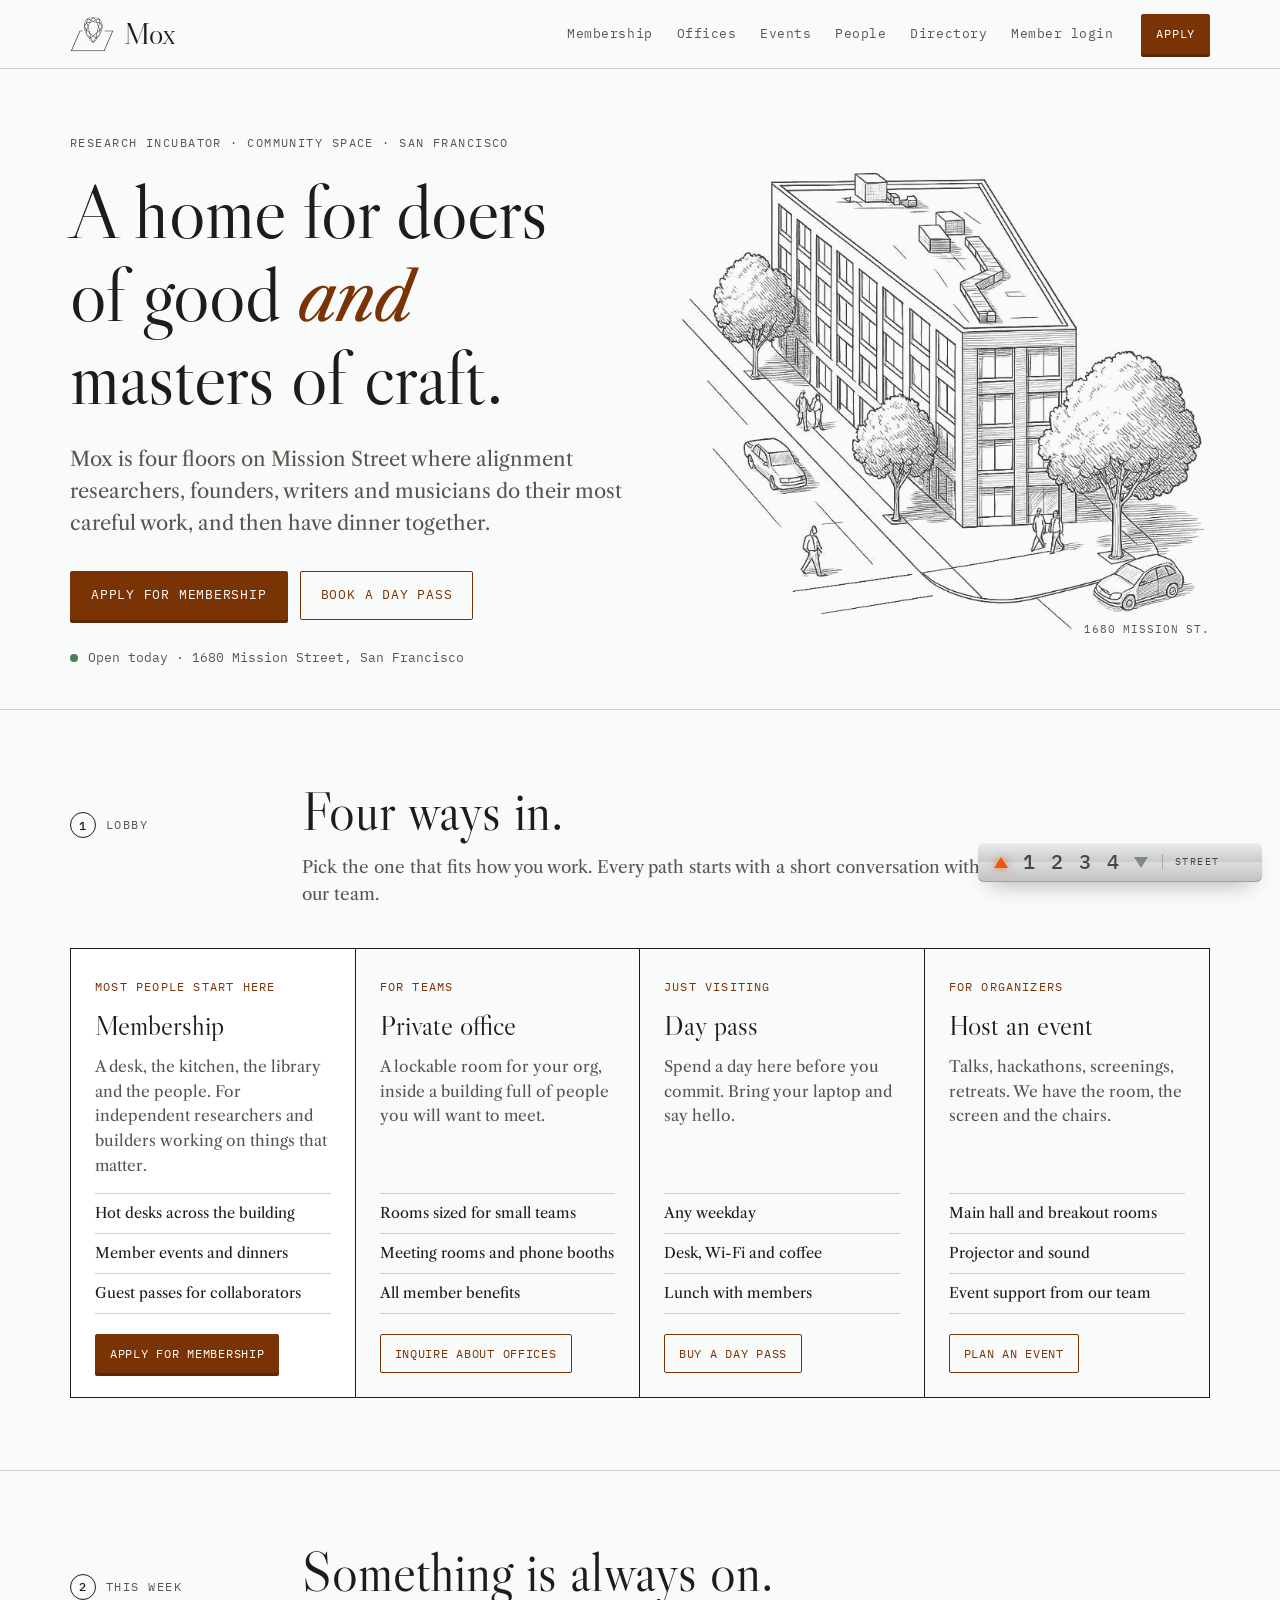
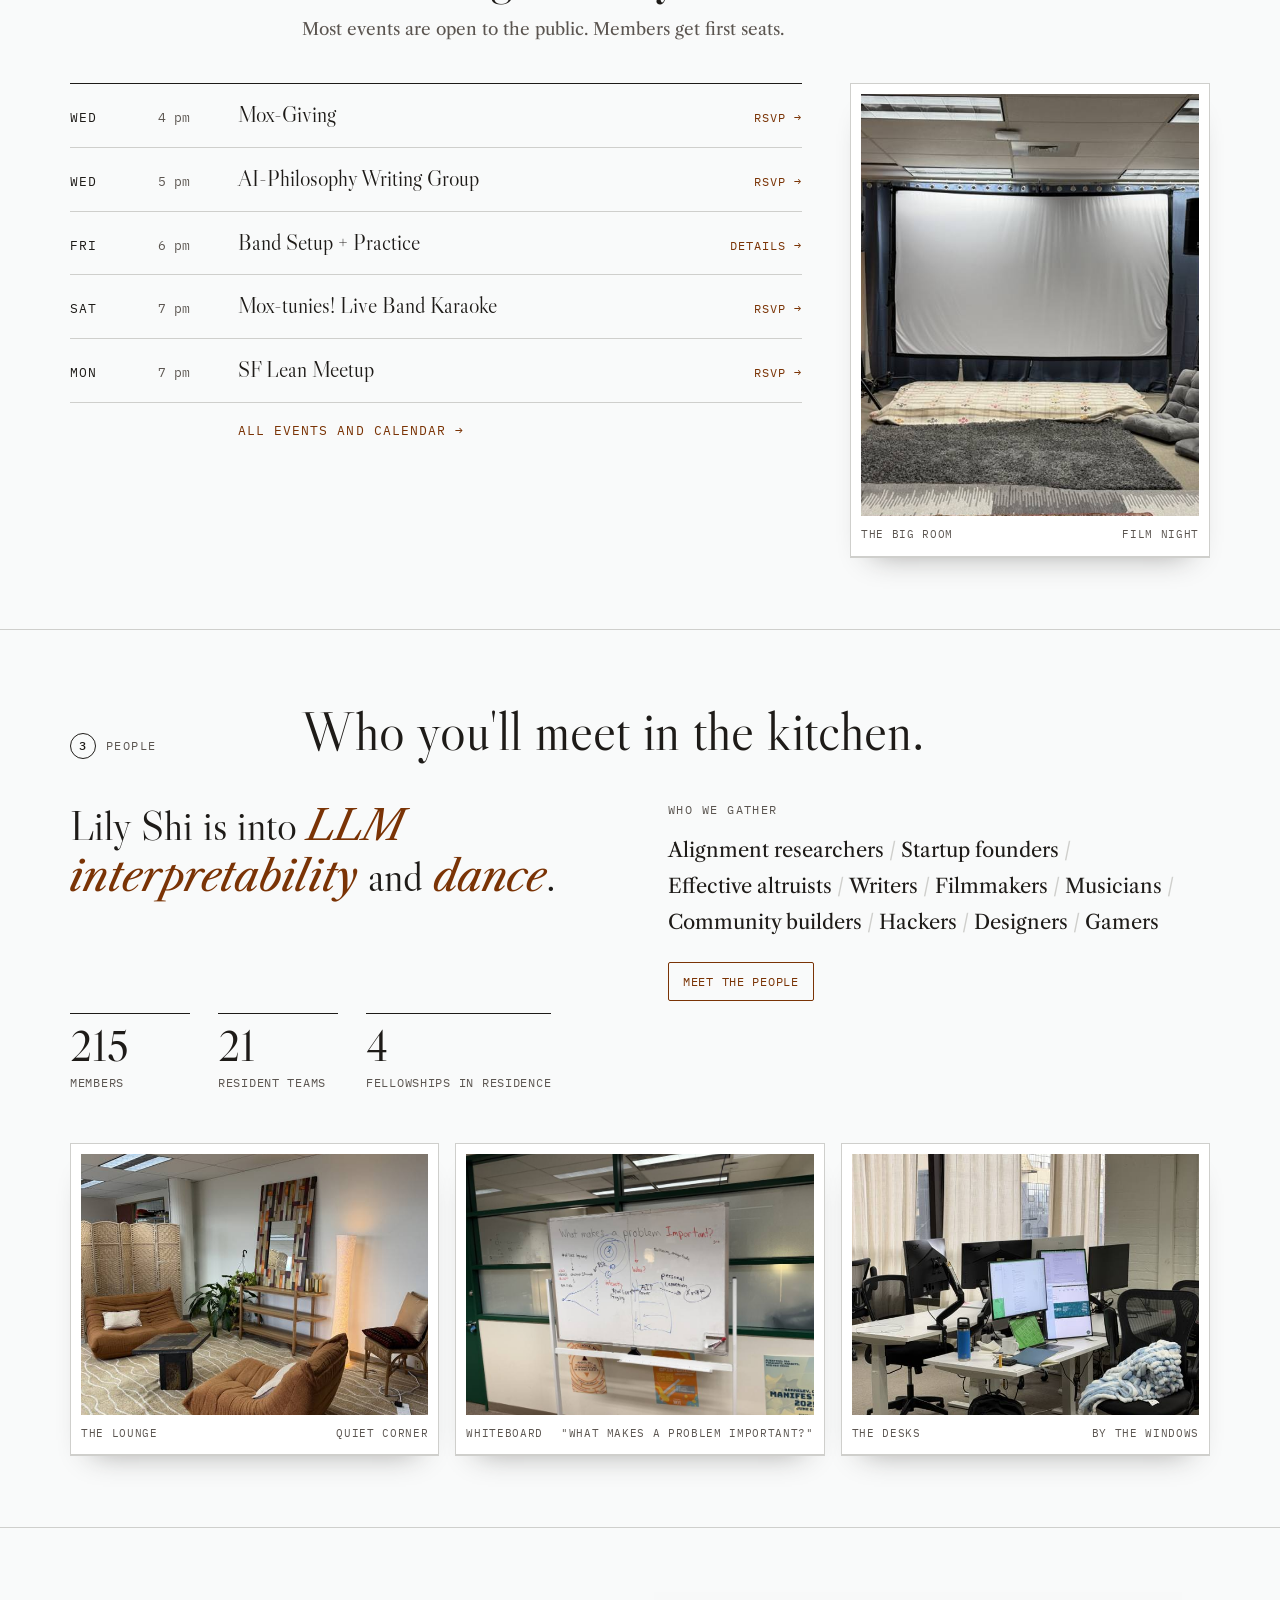
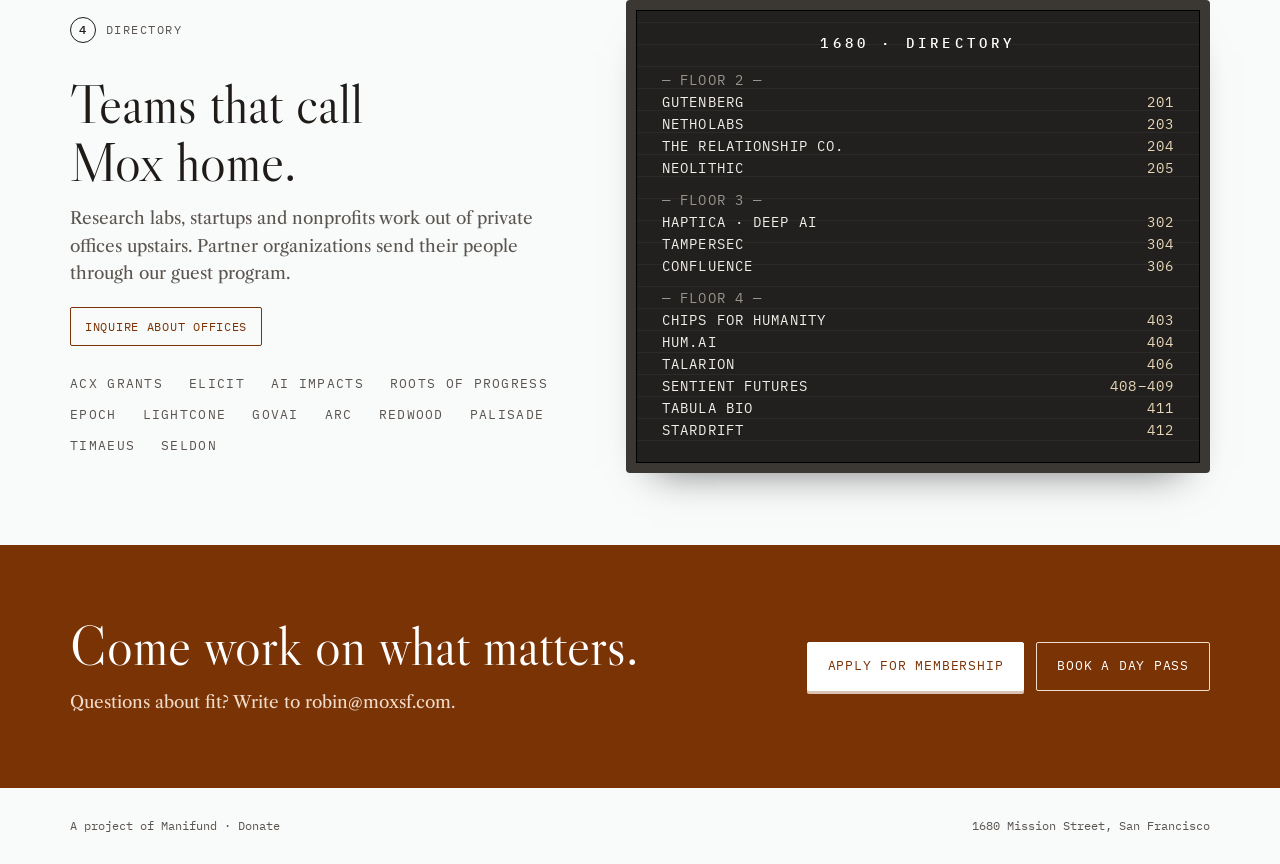
==== prototypes/a.html @ 1900bcf3 "Add three homepage direction prototypes for the redesign Co-Authored-By: Claude Opus 5.5 <noreply@an" ====
<!doctype html>
<html lang="en">
<head>
<meta charset="utf-8">
<meta name="viewport" content="width=device-width, initial-scale=1, viewport-fit=cover">
<title>Mox · Direction A · The Building</title>
<link rel="preconnect" href="https://fonts.googleapis.com">
<link rel="preconnect" href="https://fonts.gstatic.com" crossorigin>
<link rel="stylesheet" href="https://fonts.googleapis.com/css2?family=Libre+Caslon+Display&family=Libre+Caslon+Text:ital,wght@0,400;0,700;1,400&family=IBM+Plex+Mono:wght@400;500&display=swap">
<style>
/* Layout: an architectural broadsheet. The building drawing anchors the hero; the elevator's floor indicator is the page's navigation. */
:root{
  --paper:#F9FAFA; --concrete:#E0E1E2; --ink:#1E1B18; --ink-2:#5B5550;
  --rust:#7A3305; --rust-2:#5E2703; --signal:#EB5809; --green:#4C7D52;
  --rule:#CFCFCC;
  --display:"Libre Caslon Display","Libre Caslon Text",Georgia,serif;
  --text:"Libre Caslon Text",Georgia,"Times New Roman",serif;
  --mono:"IBM Plex Mono",ui-monospace,Menlo,monospace;
  color-scheme:light;
}
*{box-sizing:border-box}
html{scroll-behavior:smooth}
body{margin:0;background:var(--paper);color:var(--ink);font-family:var(--text);font-size:17px;line-height:1.6;-webkit-font-smoothing:antialiased}
a{color:inherit}
img{max-width:100%;display:block}
.wrap{max-width:1180px;margin:0 auto;padding-left:max(20px,env(safe-area-inset-left,0px));padding-right:max(20px,env(safe-area-inset-right,0px))}
.eyebrow{font-family:var(--mono);font-size:12px;letter-spacing:.12em;text-transform:uppercase;color:var(--ink-2)}
h1,h2,h3{font-family:var(--display);font-weight:400;text-wrap:balance;margin:0;line-height:1.08}
h2{font-size:clamp(34px,4.4vw,54px)}
:focus-visible{outline:2px solid var(--signal);outline-offset:3px}

/* Header */
header{border-bottom:1px solid var(--rule);background:var(--paper);position:sticky;top:0;z-index:20}
.bar{display:flex;align-items:center;gap:28px;height:68px}
.logo{display:flex;align-items:center;gap:10px;text-decoration:none}
.mark{width:44px;height:36px;background:var(--ink);-webkit-mask:url(img/mark.svg) no-repeat center/contain;mask:url(img/mark.svg) no-repeat center/contain}
.word{font-family:var(--display);font-size:30px;line-height:1}
nav.main{display:flex;gap:24px;margin-left:auto;font-family:var(--mono);font-size:13px;letter-spacing:.04em}
nav.main a{text-decoration:none;color:var(--ink-2)}
nav.main a:hover{color:var(--ink)}
.btn{display:inline-flex;align-items:center;justify-content:center;gap:8px;font-family:var(--mono);font-size:13px;letter-spacing:.06em;text-transform:uppercase;text-decoration:none;padding:13px 20px;border:1px solid var(--rust);border-radius:2px;transition:transform .12s ease, box-shadow .12s ease, background .2s}
.btn.solid{background:var(--rust);color:#fff;box-shadow:0 3px 0 var(--rust-2)}
.btn.solid:hover{background:#8A3B07}
.btn.solid:active{transform:translateY(3px);box-shadow:0 0 0 var(--rust-2)}
.btn.line{color:var(--rust);background:transparent}
.btn.line:hover{background:#F1E9E3}
.btn.sm{padding:9px 14px;font-size:12px}
@media (max-width:860px){nav.main{display:none}.bar .btn{margin-left:auto}}

/* Hero */
.hero{padding-block:64px 40px;display:grid;grid-template-columns:1.05fr 1fr;gap:48px;align-items:center}
.hero h1{font-size:clamp(42px,6vw,80px);letter-spacing:-.01em}
.hero h1 em{font-family:var(--text);font-style:italic;font-size:.86em;color:var(--rust)}
.hero p.lede{font-size:20px;color:var(--ink-2);max-width:34em;margin:24px 0 32px}
.hero .ctas{display:flex;flex-wrap:wrap;gap:12px}
.addr{margin-top:28px;display:flex;gap:10px;align-items:center;font-family:var(--mono);font-size:13px;color:var(--ink-2)}
.addr .dot{width:8px;height:8px;border-radius:50%;background:var(--green);box-shadow:0 0 0 0 rgba(76,125,82,.5);animation:pulse 3.2s ease-out infinite}
@keyframes pulse{0%{box-shadow:0 0 0 0 rgba(76,125,82,.45)}70%{box-shadow:0 0 0 10px rgba(76,125,82,0)}100%{box-shadow:0 0 0 0 rgba(76,125,82,0)}}
.drawing{position:relative;aspect-ratio:690/600;max-width:100%}
.drawing .lines{position:absolute;inset:0;background:var(--ink);-webkit-mask:url(img/sketch.png) no-repeat center/contain;mask:url(img/sketch.png) no-repeat center/contain;opacity:.88}
.win{position:absolute;background:#F6B26B;mix-blend-mode:multiply;opacity:0;border-radius:1px;animation:glow 14s ease-in-out infinite}
@keyframes glow{0%,18%{opacity:0}30%,70%{opacity:.75}82%,100%{opacity:0}}
.drawing figcaption{position:absolute;right:0;bottom:-6px;font-family:var(--mono);font-size:11px;color:var(--ink-2);letter-spacing:.08em}
@media (max-width:860px){.hero{grid-template-columns:1fr;padding-block:36px 24px}.drawing{max-width:520px}}

/* Ways in */
section{padding-block:72px;border-top:1px solid var(--rule)}
.sec-head{display:grid;grid-template-columns:200px 1fr;gap:32px;margin-bottom:40px;align-items:baseline}
.sec-head .floor{font-family:var(--mono);font-size:12px;letter-spacing:.12em;color:var(--ink-2);text-transform:uppercase}
.sec-head .floor b{display:inline-grid;place-items:center;width:26px;height:26px;border:1px solid var(--ink);border-radius:50%;margin-right:10px;font-weight:500;color:var(--ink)}
.sec-head p{color:var(--ink-2);margin:14px 0 0;max-width:40em}
@media (max-width:760px){.sec-head{grid-template-columns:1fr;gap:10px}}
.ways{display:grid;grid-template-columns:repeat(4,1fr);border:1px solid var(--ink)}
.way{padding:28px 24px 24px;display:flex;flex-direction:column;gap:14px;border-right:1px solid var(--ink);min-width:0;background:var(--paper);transition:background .2s}
.way:last-child{border-right:0}
.way:hover{background:#fff}
.way .k{font-family:var(--mono);font-size:12px;letter-spacing:.1em;text-transform:uppercase;color:var(--rust)}
.way h3{font-size:28px}
.way p{margin:0;color:var(--ink-2);font-size:15.5px;flex:1}
.way ul{margin:0;padding:0;list-style:none;font-size:14.5px;border-top:1px solid var(--rule)}
.way li{padding:8px 0;border-bottom:1px solid var(--rule)}
.way .btn{align-self:flex-start;margin-top:6px}
.way.primary{background:#fff}
@media (max-width:980px){.ways{grid-template-columns:1fr 1fr}.way:nth-child(2){border-right:0}.way:nth-child(-n+2){border-bottom:1px solid var(--ink)}}
@media (max-width:560px){.ways{grid-template-columns:1fr}.way{border-right:0;border-bottom:1px solid var(--ink)}.way:last-child{border-bottom:0}}

/* Events */
.events{display:grid;grid-template-columns:1fr 360px;gap:48px;align-items:start}
.ev{list-style:none;margin:0;padding:0;border-top:1px solid var(--ink)}
.ev li{display:grid;grid-template-columns:72px 64px 1fr auto;gap:16px;align-items:baseline;padding:18px 0;border-bottom:1px solid var(--rule)}
.ev .d{font-family:var(--mono);font-size:13px;letter-spacing:.08em;text-transform:uppercase}
.ev .t{font-family:var(--mono);font-size:13px;color:var(--ink-2)}
.ev .n{font-size:22px;font-family:var(--display);line-height:1.2}
.ev a.r{font-family:var(--mono);font-size:12px;text-transform:uppercase;letter-spacing:.08em;color:var(--rust);text-decoration:none;white-space:nowrap}
.ev a.r:hover{text-decoration:underline}
.photo{margin:0;background:#fff;padding:10px 10px 12px;border:1px solid var(--rule);box-shadow:0 1px 0 var(--rule),0 18px 30px -22px rgba(30,27,24,.45)}
.photo .ph{overflow:hidden;aspect-ratio:4/5}
.photo img{width:100%;height:100%;object-fit:cover;transform:scale(1.04);animation:drift 26s ease-in-out infinite alternate}
@keyframes drift{from{transform:scale(1.04) translate(0,0)}to{transform:scale(1.09) translate(-1.5%,-1%)}}
.photo figcaption{font-family:var(--mono);font-size:11px;color:var(--ink-2);margin-top:10px;display:flex;justify-content:space-between;letter-spacing:.06em}
@media (max-width:900px){.events{grid-template-columns:1fr}.ev li{grid-template-columns:56px 52px 1fr}.ev a.r{grid-column:3}}

/* People */
.people{display:grid;grid-template-columns:1fr 1fr;gap:56px;align-items:start}
.quote{font-family:var(--display);font-size:clamp(28px,3.4vw,42px);line-height:1.2;min-height:4.4em;margin:0}
.quote .who{color:var(--ink)}
.quote .what{font-family:var(--text);font-style:italic;color:var(--rust)}
.quote span{transition:opacity .6s ease}
.quote.fade span{opacity:0}
.count{display:flex;gap:28px;margin-top:28px;flex-wrap:wrap}
.count div{border-top:1px solid var(--ink);padding-top:10px;min-width:120px}
.count b{display:block;font-family:var(--display);font-weight:400;font-size:44px;line-height:1;font-variant-numeric:tabular-nums}
.count span{font-family:var(--mono);font-size:12px;color:var(--ink-2);letter-spacing:.06em}
.gather{font-size:20px;line-height:1.8;margin:0}
.gather span{white-space:nowrap}
.gather span:not(:last-child)::after{content:" / ";color:var(--rule)}
.strip{display:grid;grid-template-columns:repeat(3,1fr);gap:16px;margin-top:48px}
.strip .photo .ph{aspect-ratio:4/3}
@media (max-width:860px){.people{grid-template-columns:1fr;gap:32px}.strip{grid-template-columns:1fr 1fr}.strip figure:last-child{display:none}}

/* Directory board */
.board-wrap{display:grid;grid-template-columns:1fr 1.15fr;gap:48px;align-items:center}
.board{background:#22201E;border:10px solid #3B3733;border-radius:4px;padding:22px 26px;color:#F2EFEA;font-family:var(--mono);font-size:14px;letter-spacing:.08em;text-transform:uppercase;
  background-image:repeating-linear-gradient(0deg,rgba(255,255,255,.045) 0 1px,transparent 1px 22px);box-shadow:inset 0 0 0 1px #000,0 24px 40px -28px rgba(0,0,0,.6)}
.board h4{margin:0 0 14px;font-weight:500;text-align:center;letter-spacing:.3em;color:#fff}
.board .row{display:flex;justify-content:space-between;gap:16px;line-height:22px}
.board .row span:last-child{color:#E7D7B8;font-variant-numeric:tabular-nums}
.board .fl{color:#9A948C;margin-top:10px}
.partners{display:flex;flex-wrap:wrap;gap:10px 26px;margin-top:28px;font-family:var(--mono);font-size:13px;letter-spacing:.1em;text-transform:uppercase;color:var(--ink-2)}
@media (max-width:860px){.board-wrap{grid-template-columns:1fr}.board{font-size:12px;padding:18px}}

/* CTA band */
.close{background:var(--rust);color:#fff;border-top:0}
.close .inner{display:grid;grid-template-columns:1.2fr 1fr;gap:40px;align-items:center}
.close h2{color:#fff}
.close p{color:#F1DCCB;margin:14px 0 0}
.close .btn.solid{background:#fff;color:var(--rust);border-color:#fff;box-shadow:0 3px 0 #D9C3B3}
.close .btn.line{color:#fff;border-color:#F1DCCB}
.close .btn.line:hover{background:rgba(255,255,255,.08)}
.close .ctas{display:flex;flex-wrap:wrap;gap:12px;justify-content:flex-end}
@media (max-width:760px){.close .inner{grid-template-columns:1fr}.close .ctas{justify-content:flex-start}}
footer{padding-block:28px;font-family:var(--mono);font-size:12px;color:var(--ink-2);display:flex;justify-content:space-between;flex-wrap:wrap;gap:12px}

/* Elevator indicator nav */
.elevator{position:fixed;right:max(18px,env(safe-area-inset-right,0px));bottom:calc(18px + env(safe-area-inset-bottom,0px));z-index:30;display:flex;align-items:center;gap:14px;padding:10px 16px;border-radius:6px;
  background:linear-gradient(180deg,#EDEEEF 0%,#C9CBCD 48%,#DADCDD 52%,#BFC1C3 100%);box-shadow:inset 0 1px 0 #fff,inset 0 -1px 0 #9FA2A5,0 10px 24px -12px rgba(0,0,0,.45);font-family:var(--mono)}
.elevator a{font-size:20px;line-height:1;text-decoration:none;color:#45484B;font-weight:500;transition:color .35s,text-shadow .35s;min-width:14px;text-align:center}
.elevator a.on{color:var(--signal);text-shadow:0 0 8px rgba(235,88,9,.75),0 0 2px rgba(235,88,9,.9)}
.elevator .arr{width:0;height:0;border-left:7px solid transparent;border-right:7px solid transparent;opacity:.55}
.elevator .up{border-bottom:11px solid #45484B}
.elevator .dn{border-top:11px solid #45484B}
.elevator .arr.on.up{border-bottom-color:var(--signal);opacity:1;filter:drop-shadow(0 0 4px rgba(235,88,9,.8))}
.elevator .arr.on.dn{border-top-color:var(--signal);opacity:1;filter:drop-shadow(0 0 4px rgba(235,88,9,.8))}
.elevator .lbl{font-size:10px;letter-spacing:.14em;color:#45484B;text-transform:uppercase;border-left:1px solid #A9ACAF;padding-left:12px;min-width:84px}
@media (max-width:560px){.elevator .lbl{display:none}}

@media (prefers-reduced-motion:reduce){*{animation:none!important;transition:none!important}html{scroll-behavior:auto}.win{opacity:.6}}
</style>
</head>
<body>

<header>
  <div class="wrap bar">
    <a class="logo" href="#lobby" aria-label="Mox home"><span class="mark" aria-hidden="true"></span><span class="word">Mox</span></a>
    <nav class="main" aria-label="Main">
      <a href="#lobby">Membership</a><a href="#lobby">Offices</a><a href="#events">Events</a><a href="#people">People</a><a href="#directory">Directory</a><a href="#">Member login</a>
    </nav>
    <a class="btn solid sm" href="#lobby">Apply</a>
  </div>
</header>

<main>
  <div class="wrap hero" id="top">
    <div>
      <div class="eyebrow">Research incubator · Community space · San Francisco</div>
      <h1 style="margin-top:18px">A home for doers of good <em>and</em> masters of craft.</h1>
      <p class="lede">Mox is four floors on Mission Street where alignment researchers, founders, writers and musicians do their most careful work, and then have dinner together.</p>
      <div class="ctas">
        <a class="btn solid" href="#lobby">Apply for membership</a>
        <a class="btn line" href="#lobby">Book a day pass</a>
      </div>
      <div class="addr"><span class="dot" aria-hidden="true"></span>Open today · 1680 Mission Street, San Francisco</div>
    </div>
    <figure class="drawing" style="margin:0" aria-label="Line drawing of the Mox building">
      <div class="lines"></div>
      <span class="win" style="left:57.2%;top:38.6%;width:5.9%;height:6%;animation-delay:0s"></span>
      <span class="win" style="left:66%;top:48.2%;width:5.9%;height:6%;animation-delay:-5s"></span>
      <span class="win" style="left:57.2%;top:58.2%;width:5.9%;height:6%;animation-delay:-9s"></span>
      <span class="win" style="left:66%;top:38.6%;width:5.9%;height:6%;animation-delay:-11.5s"></span>
      <figcaption>1680 MISSION ST.</figcaption>
    </figure>
  </div>

  <section id="lobby" data-floor="1" data-name="Lobby">
    <div class="wrap">
      <div class="sec-head">
        <div class="floor"><b>1</b>Lobby</div>
        <div><h2>Four ways in.</h2><p>Pick the one that fits how you work. Every path starts with a short conversation with our team.</p></div>
      </div>
      <div class="ways">
        <article class="way primary">
          <span class="k">Most people start here</span>
          <h3>Membership</h3>
          <p>A desk, the kitchen, the library and the people. For independent researchers and builders working on things that matter.</p>
          <ul><li>Hot desks across the building</li><li>Member events and dinners</li><li>Guest passes for collaborators</li></ul>
          <a class="btn solid sm" href="#">Apply for membership</a>
        </article>
        <article class="way">
          <span class="k">For teams</span>
          <h3>Private office</h3>
          <p>A lockable room for your org, inside a building full of people you will want to meet.</p>
          <ul><li>Rooms sized for small teams</li><li>Meeting rooms and phone booths</li><li>All member benefits</li></ul>
          <a class="btn line sm" href="#">Inquire about offices</a>
        </article>
        <article class="way">
          <span class="k">Just visiting</span>
          <h3>Day pass</h3>
          <p>Spend a day here before you commit. Bring your laptop and say hello.</p>
          <ul><li>Any weekday</li><li>Desk, Wi-Fi and coffee</li><li>Lunch with members</li></ul>
          <a class="btn line sm" href="#">Buy a day pass</a>
        </article>
        <article class="way">
          <span class="k">For organizers</span>
          <h3>Host an event</h3>
          <p>Talks, hackathons, screenings, retreats. We have the room, the screen and the chairs.</p>
          <ul><li>Main hall and breakout rooms</li><li>Projector and sound</li><li>Event support from our team</li></ul>
          <a class="btn line sm" href="#">Plan an event</a>
        </article>
      </div>
    </div>
  </section>

  <section id="events" data-floor="2" data-name="Events">
    <div class="wrap">
      <div class="sec-head">
        <div class="floor"><b>2</b>This week</div>
        <div><h2>Something is always on.</h2><p>Most events are open to the public. Members get first seats.</p></div>
      </div>
      <div class="events">
        <ul class="ev">
          <li><span class="d">Wed</span><span class="t">4 pm</span><span class="n">Mox-Giving</span><a class="r" href="#">RSVP →</a></li>
          <li><span class="d">Wed</span><span class="t">5 pm</span><span class="n">AI-Philosophy Writing Group</span><a class="r" href="#">RSVP →</a></li>
          <li><span class="d">Fri</span><span class="t">6 pm</span><span class="n">Band Setup + Practice</span><a class="r" href="#">Details →</a></li>
          <li><span class="d">Sat</span><span class="t">7 pm</span><span class="n">Mox-tunies! Live Band Karaoke</span><a class="r" href="#">RSVP →</a></li>
          <li><span class="d">Mon</span><span class="t">7 pm</span><span class="n">SF Lean Meetup</span><a class="r" href="#">RSVP →</a></li>
          <li style="border-bottom:0"><span></span><span></span><a class="r" href="#" style="font-size:13px">All events and calendar →</a></li>
        </ul>
        <figure class="photo"><div class="ph"><img src="img/screen.jpg" alt="The event room set up for a screening, with a large screen, speakers and floor cushions"></div><figcaption><span>THE BIG ROOM</span><span>FILM NIGHT</span></figcaption></figure>
      </div>
    </div>
  </section>

  <section id="people" data-floor="3" data-name="People">
    <div class="wrap">
      <div class="sec-head">
        <div class="floor"><b>3</b>People</div>
        <div><h2>Who you'll meet in the kitchen.</h2></div>
      </div>
      <div class="people">
        <div>
          <p class="quote" id="quote" aria-live="polite"><span class="who">Lily Shi</span> <span>is into</span> <span class="what">LLM interpretability</span> <span>and</span> <span class="what">dance</span>.</p>
          <div class="count">
            <div><b>215</b><span>MEMBERS</span></div>
            <div><b>21</b><span>RESIDENT TEAMS</span></div>
            <div><b>4</b><span>FELLOWSHIPS IN RESIDENCE</span></div>
          </div>
        </div>
        <div>
          <div class="eyebrow" style="margin-bottom:12px">Who we gather</div>
          <p class="gather"><span>Alignment researchers</span> <span>Startup founders</span> <span>Effective altruists</span> <span>Writers</span> <span>Filmmakers</span> <span>Musicians</span> <span>Community builders</span> <span>Hackers</span> <span>Designers</span> <span>Gamers</span></p>
          <a class="btn line sm" href="#" style="margin-top:22px">Meet the people</a>
        </div>
      </div>
      <div class="strip">
        <figure class="photo" style="margin:0"><div class="ph"><img src="img/lounge.jpg" alt="Lounge with low orange sofas, a lamp and plants"></div><figcaption><span>THE LOUNGE</span><span>QUIET CORNER</span></figcaption></figure>
        <figure class="photo" style="margin:0"><div class="ph"><img src="img/whiteboard.jpg" alt="Whiteboard asking what makes a problem important" style="animation-delay:-8s"></div><figcaption><span>WHITEBOARD</span><span>"WHAT MAKES A PROBLEM IMPORTANT?"</span></figcaption></figure>
        <figure class="photo" style="margin:0"><div class="ph"><img src="img/desks.jpg" alt="Standing desks with monitors by tall curtained windows" style="animation-delay:-15s"></div><figcaption><span>THE DESKS</span><span>BY THE WINDOWS</span></figcaption></figure>
      </div>
    </div>
  </section>

  <section id="directory" data-floor="4" data-name="Directory">
    <div class="wrap board-wrap">
      <div>
        <div class="sec-head" style="grid-template-columns:1fr;margin-bottom:20px">
          <div class="floor"><b>4</b>Directory</div>
          <div><h2>Teams that call Mox home.</h2><p>Research labs, startups and nonprofits work out of private offices upstairs. Partner organizations send their people through our guest program.</p></div>
        </div>
        <a class="btn line sm" href="#">Inquire about offices</a>
        <div class="partners" aria-label="Partner organizations"><span>ACX Grants</span><span>Elicit</span><span>AI Impacts</span><span>Roots of Progress</span><span>Epoch</span><span>Lightcone</span><span>GovAI</span><span>ARC</span><span>Redwood</span><span>Palisade</span><span>Timaeus</span><span>Seldon</span></div>
      </div>
      <div class="board" role="table" aria-label="Building directory">
        <h4>1680 · DIRECTORY</h4>
        <div class="row fl"><span>— Floor 2 —</span><span></span></div>
        <div class="row"><span>Gutenberg</span><span>201</span></div>
        <div class="row"><span>Netholabs</span><span>203</span></div>
        <div class="row"><span>The Relationship Co.</span><span>204</span></div>
        <div class="row"><span>Neolithic</span><span>205</span></div>
        <div class="row fl"><span>— Floor 3 —</span><span></span></div>
        <div class="row"><span>Haptica · Deep AI</span><span>302</span></div>
        <div class="row"><span>Tampersec</span><span>304</span></div>
        <div class="row"><span>Confluence</span><span>306</span></div>
        <div class="row fl"><span>— Floor 4 —</span><span></span></div>
        <div class="row"><span>Chips for Humanity</span><span>403</span></div>
        <div class="row"><span>hum.ai</span><span>404</span></div>
        <div class="row"><span>Talarion</span><span>406</span></div>
        <div class="row"><span>Sentient Futures</span><span>408–409</span></div>
        <div class="row"><span>Tabula Bio</span><span>411</span></div>
        <div class="row"><span>Stardrift</span><span>412</span></div>
      </div>
    </div>
  </section>

  <section class="close">
    <div class="wrap inner">
      <div><h2>Come work on what matters.</h2><p>Questions about fit? Write to robin@moxsf.com.</p></div>
      <div class="ctas"><a class="btn solid" href="#">Apply for membership</a><a class="btn line" href="#">Book a day pass</a></div>
    </div>
  </section>
</main>
<footer class="wrap"><span>A project of Manifund · Donate</span><span>1680 Mission Street, San Francisco</span></footer>

<nav class="elevator" aria-label="Floors">
  <span class="arr up" id="up"></span>
  <a href="#lobby" data-f="1">1</a><a href="#events" data-f="2">2</a><a href="#people" data-f="3">3</a><a href="#directory" data-f="4">4</a>
  <span class="arr dn" id="dn"></span>
  <span class="lbl" id="flbl">Street</span>
</nav>

<script>
(function(){
  // Elevator: light the floor whose section is in view; arrow shows travel direction.
  var links=[].slice.call(document.querySelectorAll('.elevator a')), lbl=document.getElementById('flbl'),
      up=document.getElementById('up'), dn=document.getElementById('dn'), cur=0, lastY=window.scrollY, t;
  var secs=[].slice.call(document.querySelectorAll('section[data-floor]'));
  function update(){
    var y=window.scrollY, mid=y+innerHeight*0.45, f=0, name='Street';
    secs.forEach(function(s){ if(s.offsetTop<=mid){ f=+s.dataset.floor; name=s.dataset.name; } });
    if(f!==cur){ cur=f; links.forEach(function(a){a.classList.toggle('on',+a.dataset.f===f)}); lbl.textContent=name; }
    var goingUp=y<lastY; up.classList.toggle('on',goingUp); dn.classList.toggle('on',!goingUp&&y!==lastY);
    clearTimeout(t); t=setTimeout(function(){up.classList.remove('on');dn.classList.remove('on')},700); lastY=y;
  }
  addEventListener('scroll',update,{passive:true}); update();

  // People: a gentle rotation through real member interests.
  var people=[["Lily Shi","LLM interpretability","dance"],["Leona Mollica","decision theory foundations","calligraphy"],["Timothy Zhou","LLM jailbreak interpretability","composing chamber music"],["Kris Gulati","the economics of AI","origami"],["Jez Ng","building the fastest Mach-O linker","growing mushrooms"],["Ran Sun","US/China AI safety coordination","rock climbing"],["William Jarrold","mechanistic interpretability","jazz piano"],["Avi Sundaresan","world-state compression","espresso"]];
  var q=document.getElementById('quote'), i=0;
  if(!matchMedia('(prefers-reduced-motion: reduce)').matches) setInterval(function(){
    q.classList.add('fade');
    setTimeout(function(){ i=(i+1)%people.length; var p=people[i]; var s=q.querySelectorAll('span'); s[0].textContent=p[0]; s[2].textContent=p[1]; s[4].textContent=p[2]; q.classList.remove('fade'); },650);
  },4800);
})();
</script>
</body>
</html>
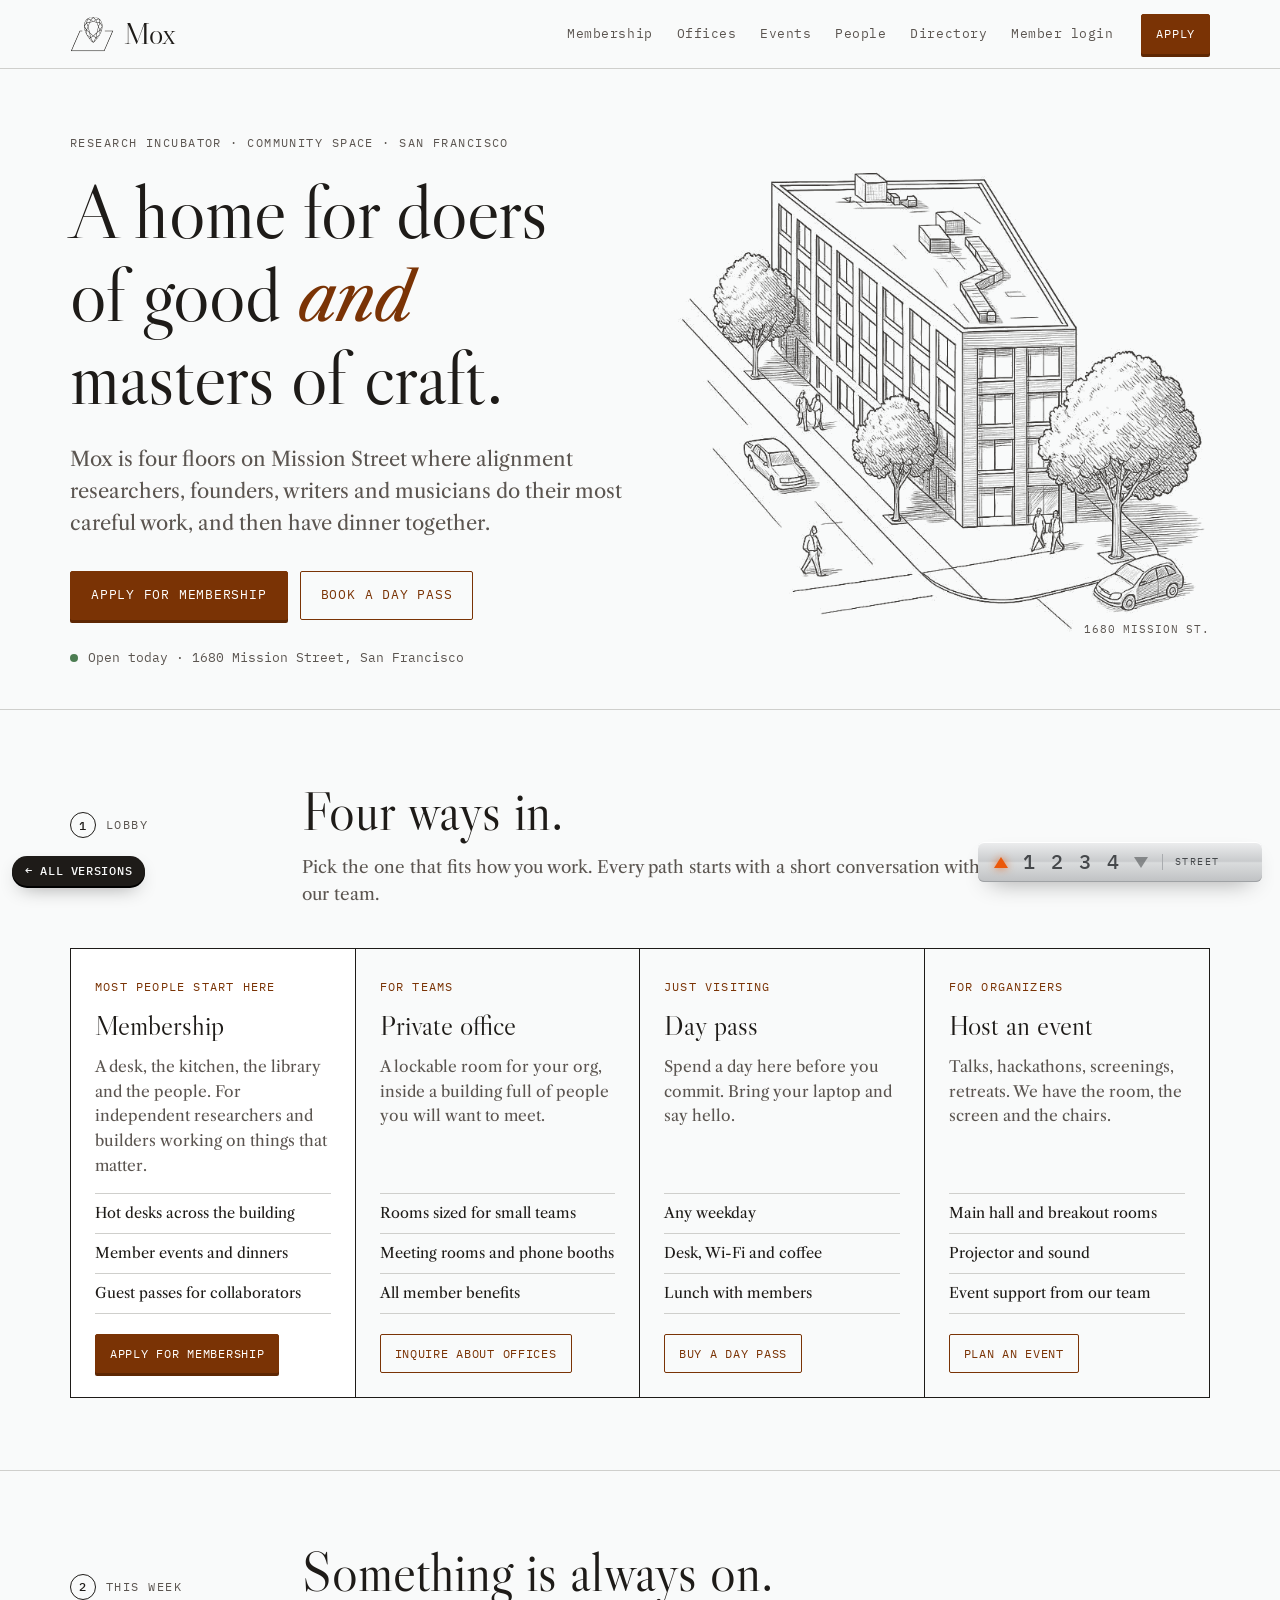
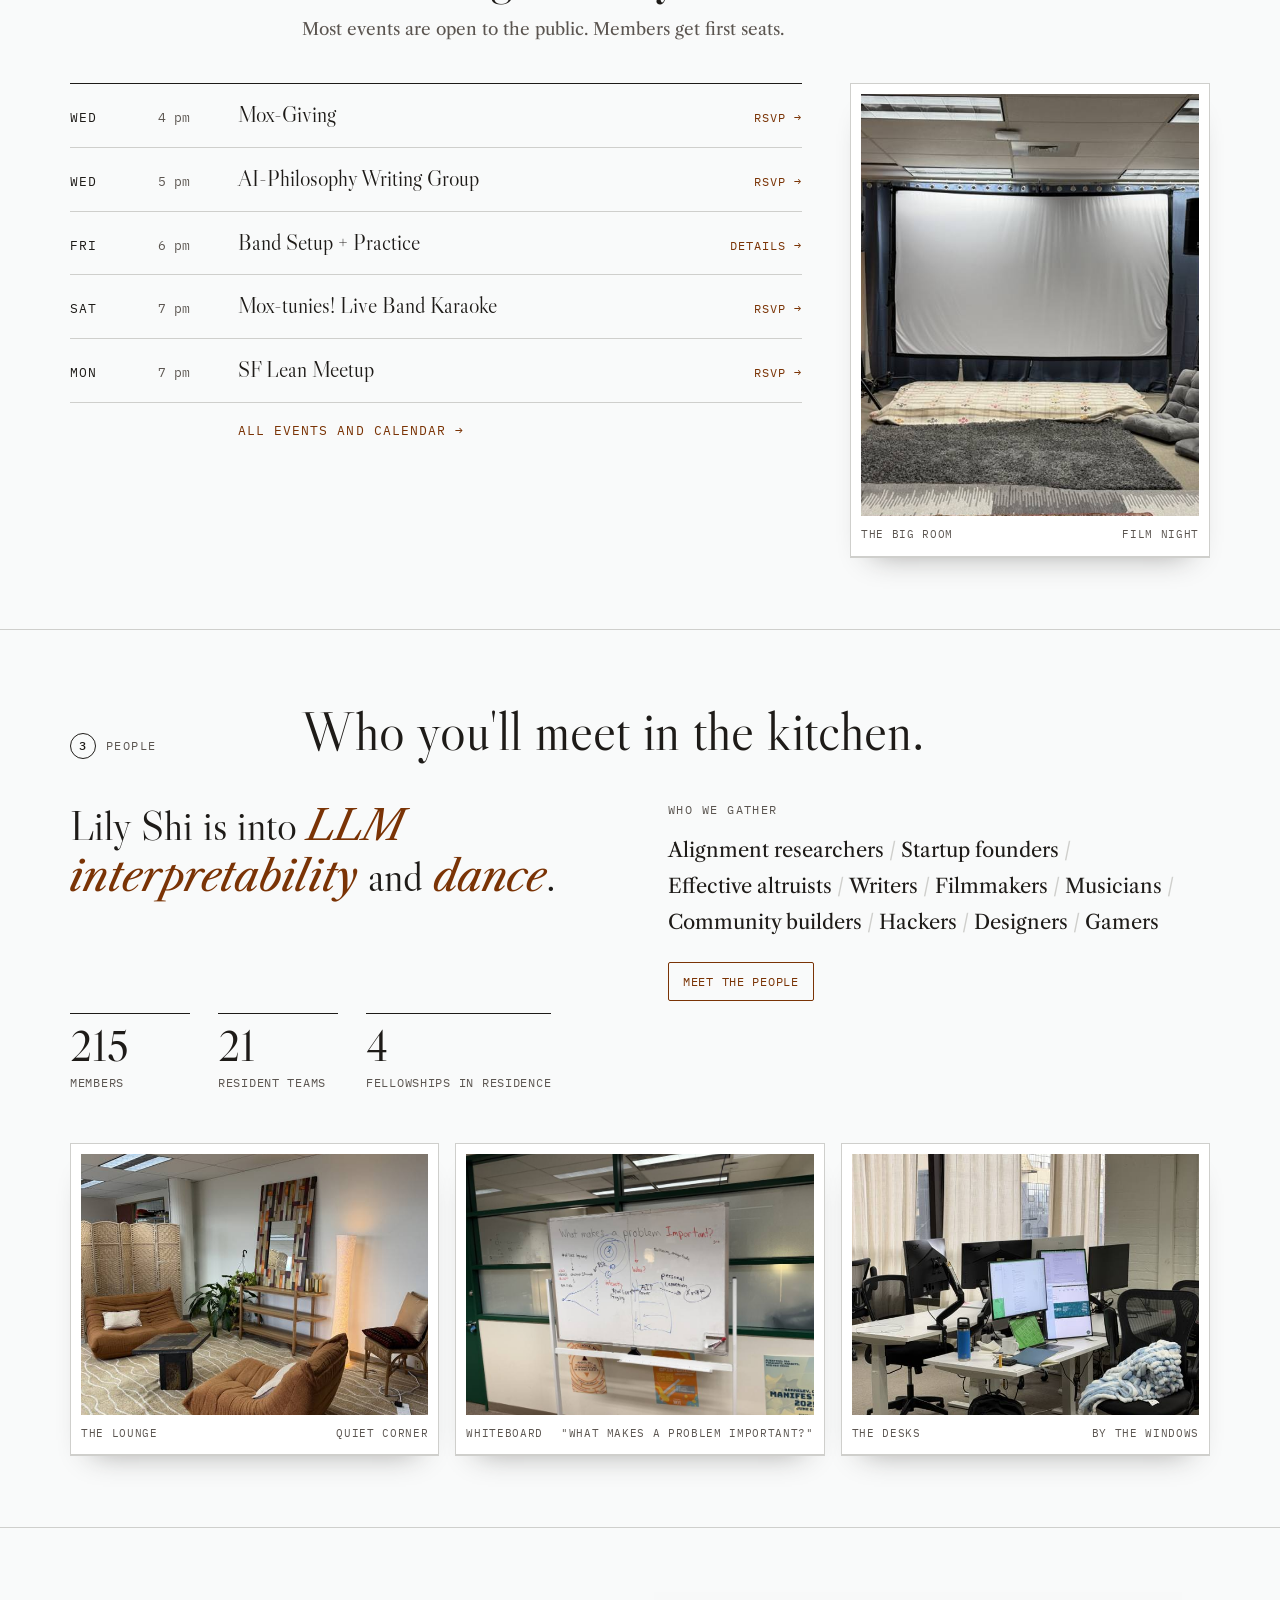
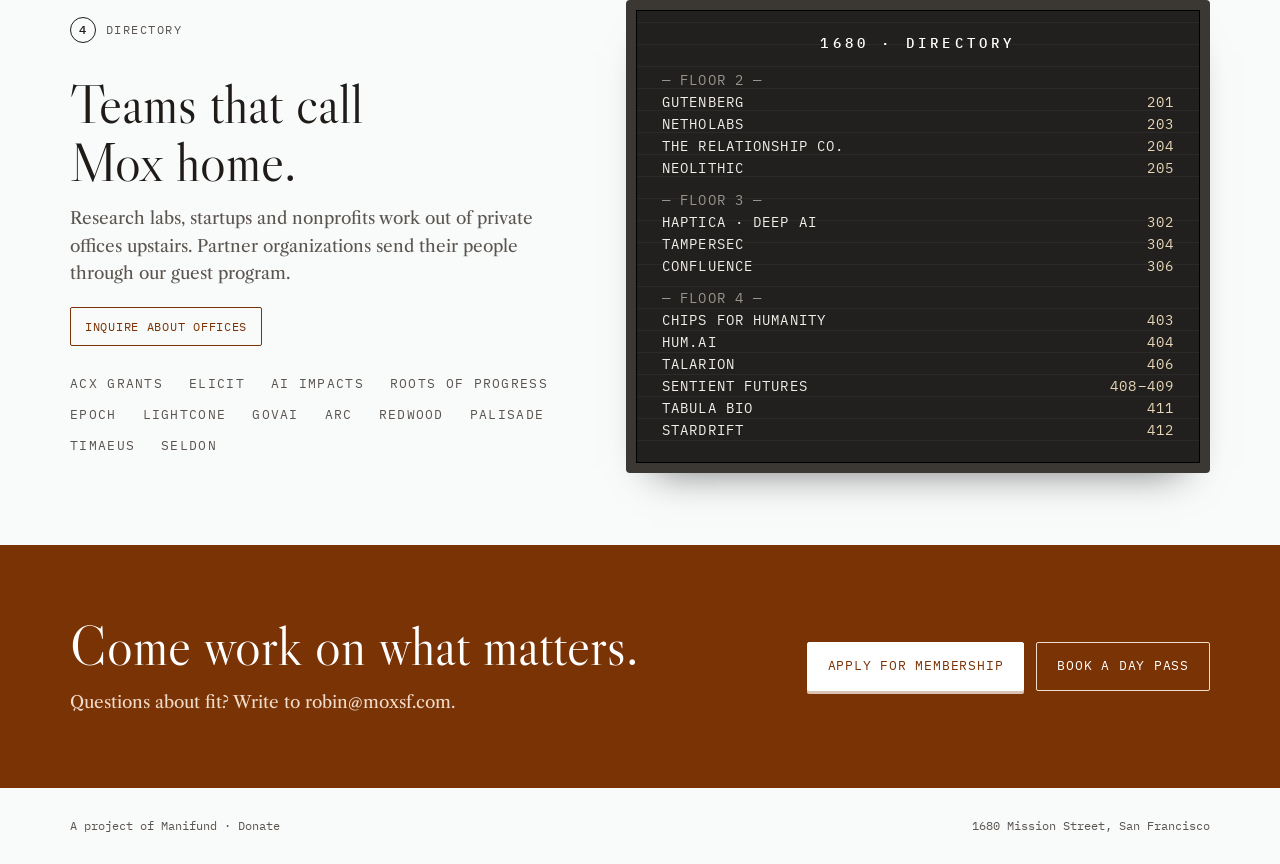
==== commit 50b80f2d: "Add a back-to-all-versions button on every prototype page Co-Authored-By: Claude Opus 5.5 <noreply@a" ====
--- a/prototypes/a.html
+++ b/prototypes/a.html
@@ -351,5 +351,5 @@
   },4800);
 })();
 </script>
-</body>
+<!--back--><a href="index.html" class="xback" onclick="if(document.referrer&&history.length>1){history.back();return false}" style="position:fixed;left:max(12px,env(safe-area-inset-left,0px));bottom:calc(14px + env(safe-area-inset-bottom,0px));z-index:9999;display:inline-flex;align-items:center;gap:7px;padding:9px 13px;border-radius:999px;background:#1E1B18;color:#F9FAFA;font:500 12px/1 'IBM Plex Mono',ui-monospace,monospace;letter-spacing:.06em;text-transform:uppercase;text-decoration:none;box-shadow:0 2px 0 #000,0 8px 20px -8px rgba(0,0,0,.45)">&larr; All<span> versions</span></a><style>@media (max-width:480px){.xback span{display:none}}@media print{.xback{display:none!important}}</style><!--/back--></body>
 </html>
